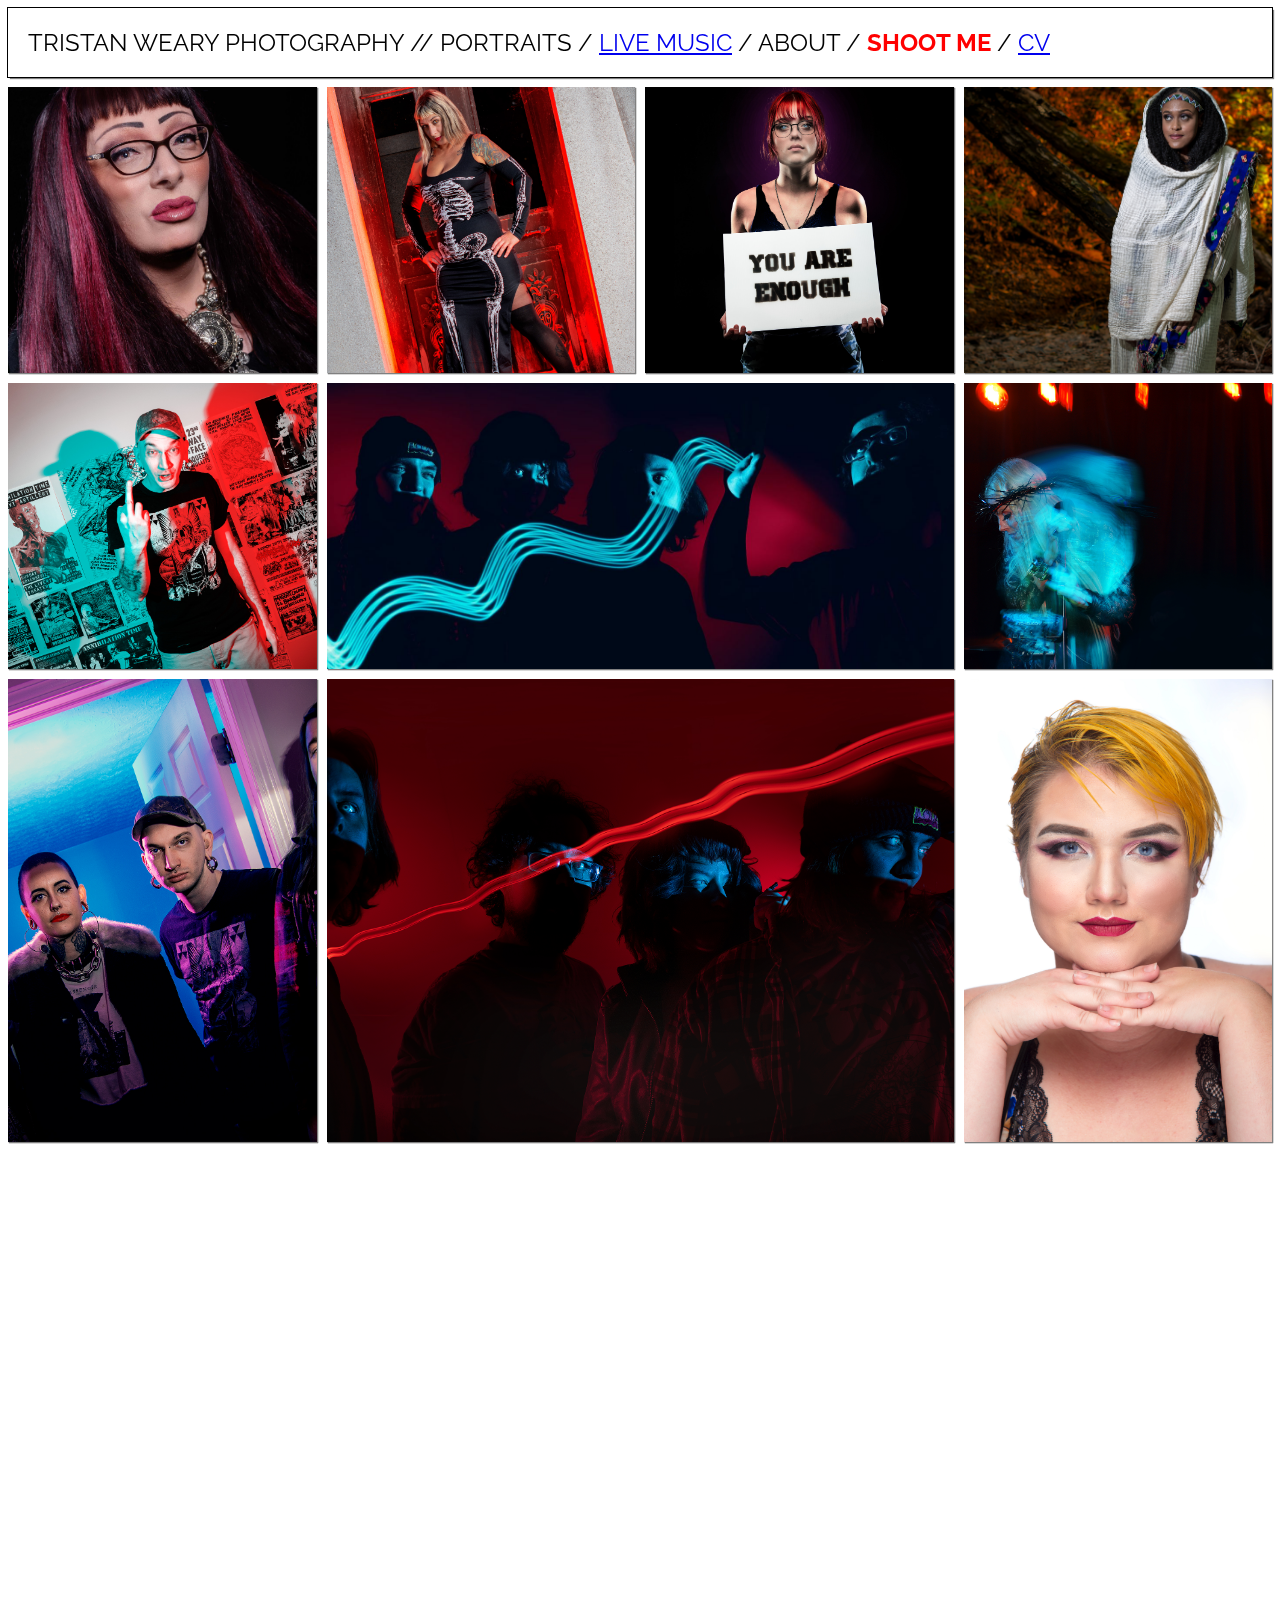
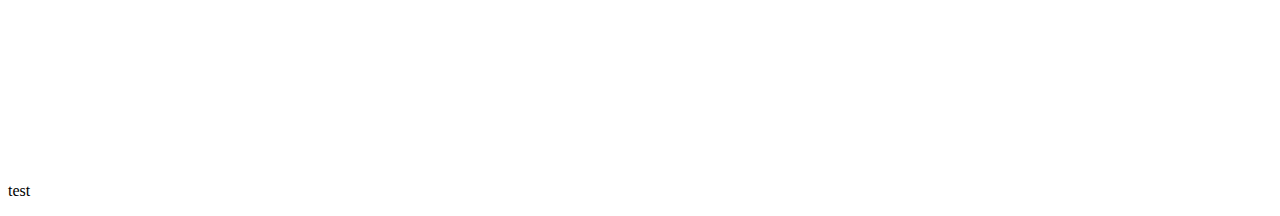
==== index.html @ 06980c36 "update" ====
<DOCTYPE! html>
<html>
  <head>
  <meta name="viewport" content="width=device-width, initial-scale=1">

  
    <title>Tristan Weary Photography</title>
    <meta charset="utf-8">
	</head>
	<link href="https://fonts.googleapis.com/icon?family=Material+Icons"
      rel="stylesheet">
	<link href="https://fonts.googleapis.com/css2?family=Raleway:wght@100;400&display=swap" rel="stylesheet"> 
    <style>
	.shoot {
color: red;
}
	

	.gallery__img {
    width: 100%;
    height: 100%;
    object-fit: cover;
	box-shadow: 1px 1px 1px grey;
	
}
	
	.container {
    display: grid;
    grid-template-columns: repeat(8, 1fr);
    grid-template-rows: repeat(8, 5vw);
    grid-gap: 10px;
	margin-bottom: 50vw;
	
}

.header {
	font-family: Raleway;
	font-size: 150%;
	background-color: #fff;
	margin-bottom: 10px;
	padding: 20px;
	outline-style: solid;
	outline-color: color;
	outline-width: thin;
	box-shadow: 2px 2px 1px grey;
	position: sticky;
  top: 0;
	}
	


.item1 {
    grid-column-start: 1;
    grid-column-end: 3;
    grid-row-start: 1;
    grid-row-end: 5;
	margin: 0;
}



.item4 {
    grid-column-start: 3;
    grid-column-end: 5;
    grid-row-start: 1;
    grid-row-end: 5;
	margin: 0;
	
	}
	
.item3 {
    grid-column-start: 5;
    grid-column-end: 7;
    grid-row-start: 1;
    grid-row-end: 5;
	margin: 0;
	
	}
	
.item5 {
    grid-column-start: 7;
    grid-column-end: 9;
    grid-row-start: 1;
    grid-row-end: 5;
	margin: 0; 
	}
	
	.item6 {
    grid-column-start: 1;
    grid-column-end: 3;
    grid-row-start: 5;
    grid-row-end: 9;
	margin: 0; 
	}
	
	.item7 {
    grid-column-start: 3;
    grid-column-end: 7;
    grid-row-start: 5;
    grid-row-end: 9;
	margin: 0; 
	}
	
	.item8 {
    grid-column-start: 7;
    grid-column-end: 9;
    grid-row-start: 5;
    grid-row-end: 9;
	margin: 0; 
	}
	
	.item9 {
    grid-column-start: 1;
    grid-column-end: 3;
    grid-row-start: 9;
    grid-row-end: 10;
	margin: 0; 
	}
	
	.item10 {
    grid-column-start: 3;
    grid-column-end: 7;
    grid-row-start: 9;
    grid-row-end: 10;
	margin: 0; 
	}
	
	.item11 {
    grid-column-start: 7;
    grid-column-end: 9;
    grid-row-start: 9;
    grid-row-end: 10;
	margin: 0; 
	}
	
	

.shoot {
font-weight: bold;
color: red;
}
 
 
 /* modal */
 
 /* Style the Image Used to Trigger the Modal */
#myImg {
  
  cursor: pointer;
  transition: 0.3s;
}

#myImg:hover {opacity: 0.7;}

/* Modal Lightbox */
.modal {
  display: none; /* Hidden by default */
  position: fixed; /* Stay in place */
  z-index: 1; /* Sit on top */
  padding-top: 100px; /* Location of the box */
  left: 0;
  top: 0;
  width: 100%; /* Full width */
  height: 100%; /* Full height */
  overflow: auto; /* Enable scroll if needed */
  background-color: rgb(0,0,0); /* Fallback color */
  background-color: rgba(0,0,0,0.9); /* Black w/ opacity */
}

/* Modal Content (Image) */
.modal-content {
  margin: auto;
  display: block;
  width: 80%;
  max-width: 700px;
}

/* Caption of Modal Image (Image Text) - Same Width as the Image */
#caption {
  margin: auto;
  display: block;
  width: 80%;
  max-width: 700px;
  text-align: center;
  color: #ccc;
  padding: 10px 0;
  height: 150px;
}

/* Modal Zoom Effect */
.modal-content, #caption {
  animation-name: zoom;
  animation-duration: 0.6s;
}

@keyframes zoom {
  from {transform:scale(0)}
  to {transform:scale(1)}
}

/* The Close Button */
.close {
  position: absolute;
  top: 15px;
  right: 35px;
  color: #f1f1f1;
  font-size: 40px;
  font-weight: bold;
  transition: 0.3s;
}

.close:hover,
.close:focus {
  color: #bbb;
  text-decoration: none;
  cursor: pointer;
}

.p {
font-family: Raleway;
}



/* Add some top padding to the page content to prevent sudden quick movement (as the header gets a new position at the top of the page (position:fixed and top:0) */
.sticky + .content {
  padding-top: 102px;
}

/* 100% Image Width on Smaller Screens */
@media only screen and (max-width: 700px){
  .modal-content {
    width: 100%;
  }
}


	</style>
	
	<body>
	
	 <div class="header" >
	TRISTAN WEARY PHOTOGRAPHY // PORTRAITS / <a href="#livemusic">LIVE MUSIC</a> / ABOUT / <strong><span class="shoot">SHOOT ME</span></strong>&nbsp/&nbsp<a href="tristanwearycv.html">CV</a>
	</div>
	<div class="container">
  <figure class="gallery__img item1">
     <img  id="1" src="img/lisa_highkey.jpg" class="gallery__img" onClick="myFunc(this.id)"; alt="Lisa"> 
  </figure>
  
  <figure class="gallery__img item3">
     <img  id="2" src="img/LLB_4164dess.jpg" class="gallery__img" onClick="myFunc(this.id)"; alt="Dess"> 
  </figure>
  
  <figure class="gallery__img item4">
     <img  id="4"	 src="img/jamie_8688.jpg" class="gallery__img" onClick="myFunc(this.id)"; alt="Jamie"> 
  </figure>
  
  <figure class="gallery__img item5">
     <img id= "5" src="img/auxum.png" class="gallery__img" onClick="myFunc(this.id)"; alt="Auxum"> 
  </figure>
  
  <figure class="gallery__img item6">
     <img id="6" src="img/DSC_0604.jpg" class="gallery__img" onClick="myFunc(this.id)"; alt="Steve (Body Farm)"> 
  </figure>
  
  <figure class="gallery__img item7">
     <img id="7" src="img/crimelight.jpg" class="gallery__img" onClick="myFunc(this.id)"; alt="Crime Light"> 
  </figure>
  
  <figure class="gallery__img item8">
     <img id="8" src="img/DSC_9359.jpg" class="gallery__img" onClick="myFunc(this.id)"; alt="Frayle"> 
  </figure>
  
  <figure class="gallery__img item9">
     <img id="9" src="img/DSC_0744.jpg" class="gallery__img" onClick="myFunc(this.id)"; alt="Body Farm"> 
  </figure>
  
  <figure class="gallery__img item10">
     <img id="10" src="img/_DSC4982_COLLAGE3.png" class="gallery__img" onClick="myFunc(this.id)"; alt="Crime Light"> 
  </figure>
  
  <figure class="gallery__img item11">
     <img id="11" src="img/_LLB4958.jpg" class="gallery__img" onClick="myFunc(this.id)"; alt="Lilith"> 
  </figure> 
  
  </div>
  
  <div id="livemusic">
  <p>test<p>
  
 <!-- The Modal -->
<div id="myModal" class="modal">

  <!-- The Close Button -->
  <span class="close">&times;</span>

  <!-- Modal Content (The Image) -->
  <img class="modal-content" id="img01">

  <!-- Modal Caption (Image Text) -->
  <div id="caption"></div>
</div>
  <script>
  // Get the modal
var modal = document.getElementById("myModal");

// Get the image and insert it inside the modal - use its "alt" text as a caption
var img = document.getElementById("1");
var modalImg = document.getElementById("img01");
var captionText = document.getElementById("caption");
function myFunc(id){
	
  modal.style.display = "block";
  modalImg.src = document.getElementById(id).src 
  captionText.innerHTML = document.getElementById(id).alt;
}

// Get the <span> element that closes the modal
var span = document.getElementsByClassName("close")[0];

// When the user clicks on <span> (x), close the modal
span.onclick = function() {
  modal.style.display = "none";
} 

// When the user scrolls the page, execute myFunction
window.onscroll = function() {myFunction()};

// Get the header
var header = document.getElementById("myHeader");

// Get the offset position of the navbar
var sticky = header.offsetTop;

// Add the sticky class to the header when you reach its scroll position. Remove "sticky" when you leave the scroll position
 function myFunction() {
  if (window.pageYOffset > sticky) {
    header.classList.add("sticky");
  } else {
    header.classList.remove("sticky");
  }
} 
</script>


  
  
 



	
	
	
	
	
	
	
	
	
	
	
	
	
	
	</body>
</html>
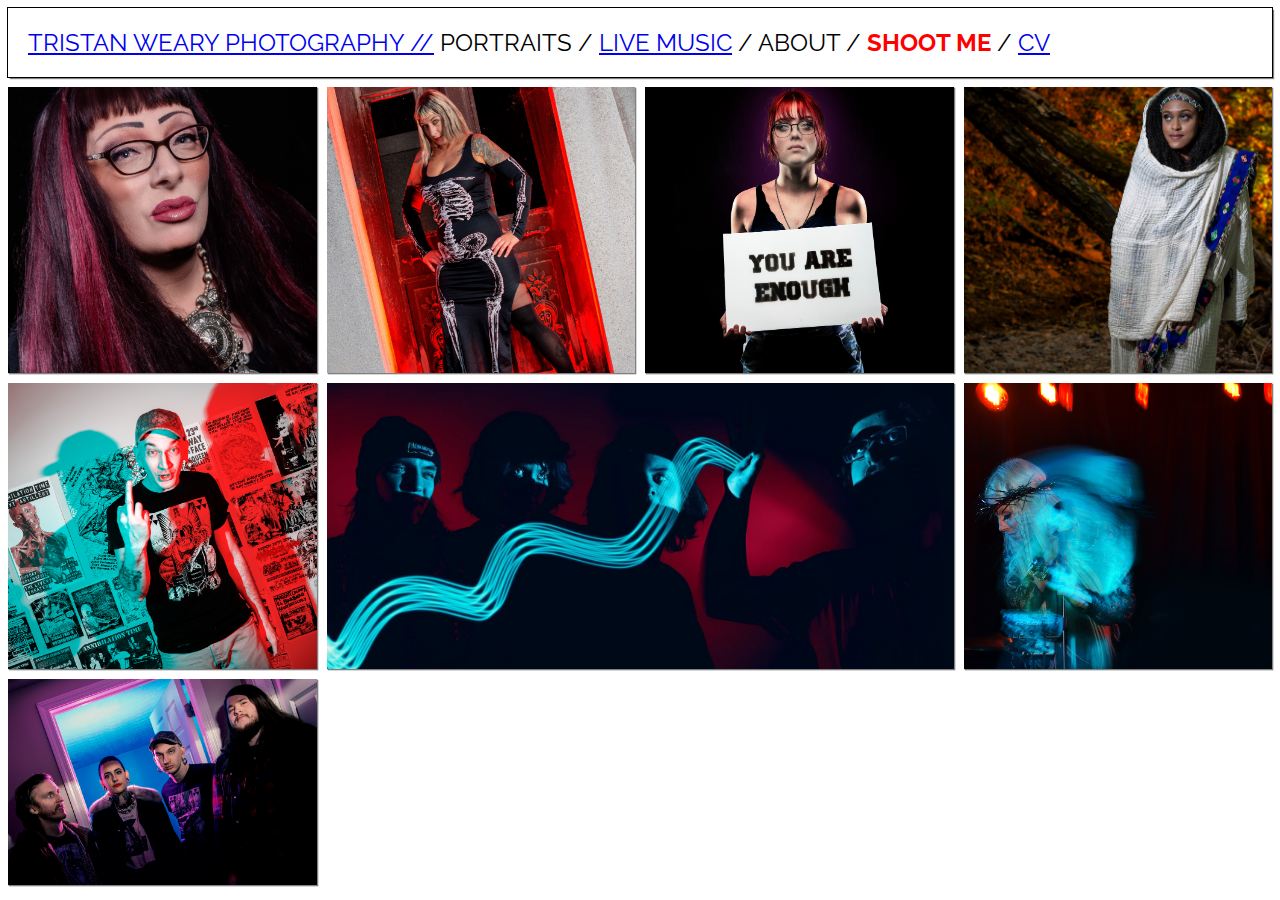
==== commit efae3dbe: "update" ====
--- a/index.html
+++ b/index.html
@@ -29,7 +29,7 @@
     grid-template-columns: repeat(8, 1fr);
     grid-template-rows: repeat(8, 5vw);
     grid-gap: 10px;
-	margin-bottom: 50vw;
+	margin-bottom: 1vw;
 	
 }
 
@@ -132,7 +132,8 @@
     grid-row-end: 10;
 	margin: 0; 
 	}
-	
+
+
 	
 
 .shoot {
@@ -222,6 +223,8 @@
 
 
 
+
+
 /* Add some top padding to the page content to prevent sudden quick movement (as the header gets a new position at the top of the page (position:fixed and top:0) */
 .sticky + .content {
   padding-top: 102px;
@@ -239,10 +242,12 @@
 	
 	<body>
 	
-	 <div class="header" >
-	TRISTAN WEARY PHOTOGRAPHY // PORTRAITS / <a href="#livemusic">LIVE MUSIC</a> / ABOUT / <strong><span class="shoot">SHOOT ME</span></strong>&nbsp/&nbsp<a href="tristanwearycv.html">CV</a>
+	 <div class="header">
+	<a href="#start">TRISTAN WEARY PHOTOGRAPHY //</a> PORTRAITS / <a href="#livemusic">LIVE MUSIC</a> / ABOUT / <strong><span class="shoot">SHOOT ME</span></strong>&nbsp/&nbsp<a href="tristanwearycv.html">CV</a>
 	</div>
+	<section id="start">
 	<div class="container">
+	
   <figure class="gallery__img item1">
      <img  id="1" src="img/lisa_highkey.jpg" class="gallery__img" onClick="myFunc(this.id)"; alt="Lisa"> 
   </figure>
@@ -275,18 +280,59 @@
      <img id="9" src="img/DSC_0744.jpg" class="gallery__img" onClick="myFunc(this.id)"; alt="Body Farm"> 
   </figure>
   
+  
+  
+  </div>
+  <!-- </section>
+  
+  <section id="livemusic">
+  <div class="container">
+	
+  <figure class="gallery__img item1">
+     <img  id="1" src="" class="gallery__img" onClick="myFunc(this.id)"; alt="Lisa"> 
+  </figure>
+  
+  <figure class="gallery__img item3">
+     <img  id="2" src="" class="gallery__img" onClick="myFunc(this.id)"; alt="Dess"> 
+  </figure>
+  
+  <figure class="gallery__img item4">
+     <img  id="4"	 src="" class="gallery__img" onClick="myFunc(this.id)"; alt="Jamie"> 
+  </figure>
+  
+  <figure class="gallery__img item5">
+     <img id= "5" src="" class="gallery__img" onClick="myFunc(this.id)"; alt="Auxum"> 
+  </figure>
+  
+  <figure class="gallery__img item6">
+     <img id="6" src="" class="gallery__img" onClick="myFunc(this.id)"; alt="Steve (Body Farm)"> 
+  </figure>
+  
+  <figure class="gallery__img item7">
+     <img id="7" src="" class="gallery__img" onClick="myFunc(this.id)"; alt="Crime Light"> 
+  </figure>
+  
+  <figure class="gallery__img item8">
+     <img id="8" src="" class="gallery__img" onClick="myFunc(this.id)"; alt="Frayle"> 
+  </figure>
+  
+  <figure class="gallery__img item9">
+     <img id="9" src="" class="gallery__img" onClick="myFunc(this.id)"; alt="Body Farm"> 
+  </figure>
+  
   <figure class="gallery__img item10">
-     <img id="10" src="img/_DSC4982_COLLAGE3.png" class="gallery__img" onClick="myFunc(this.id)"; alt="Crime Light"> 
+     <img id="10" src="" class="gallery__img" onClick="myFunc(this.id)"; alt="Crime Light"> 
   </figure>
   
   <figure class="gallery__img item11">
-     <img id="11" src="img/_LLB4958.jpg" class="gallery__img" onClick="myFunc(this.id)"; alt="Lilith"> 
+     <img id="11" src="" class="gallery__img" onClick="myFunc(this.id)"; alt="Lilith"> 
   </figure> 
   
   </div>
   
-  <div id="livemusic">
-  <p>test<p>
+  
+  </section> -->
+  
   
  <!-- The Modal -->
 <div id="myModal" class="modal">
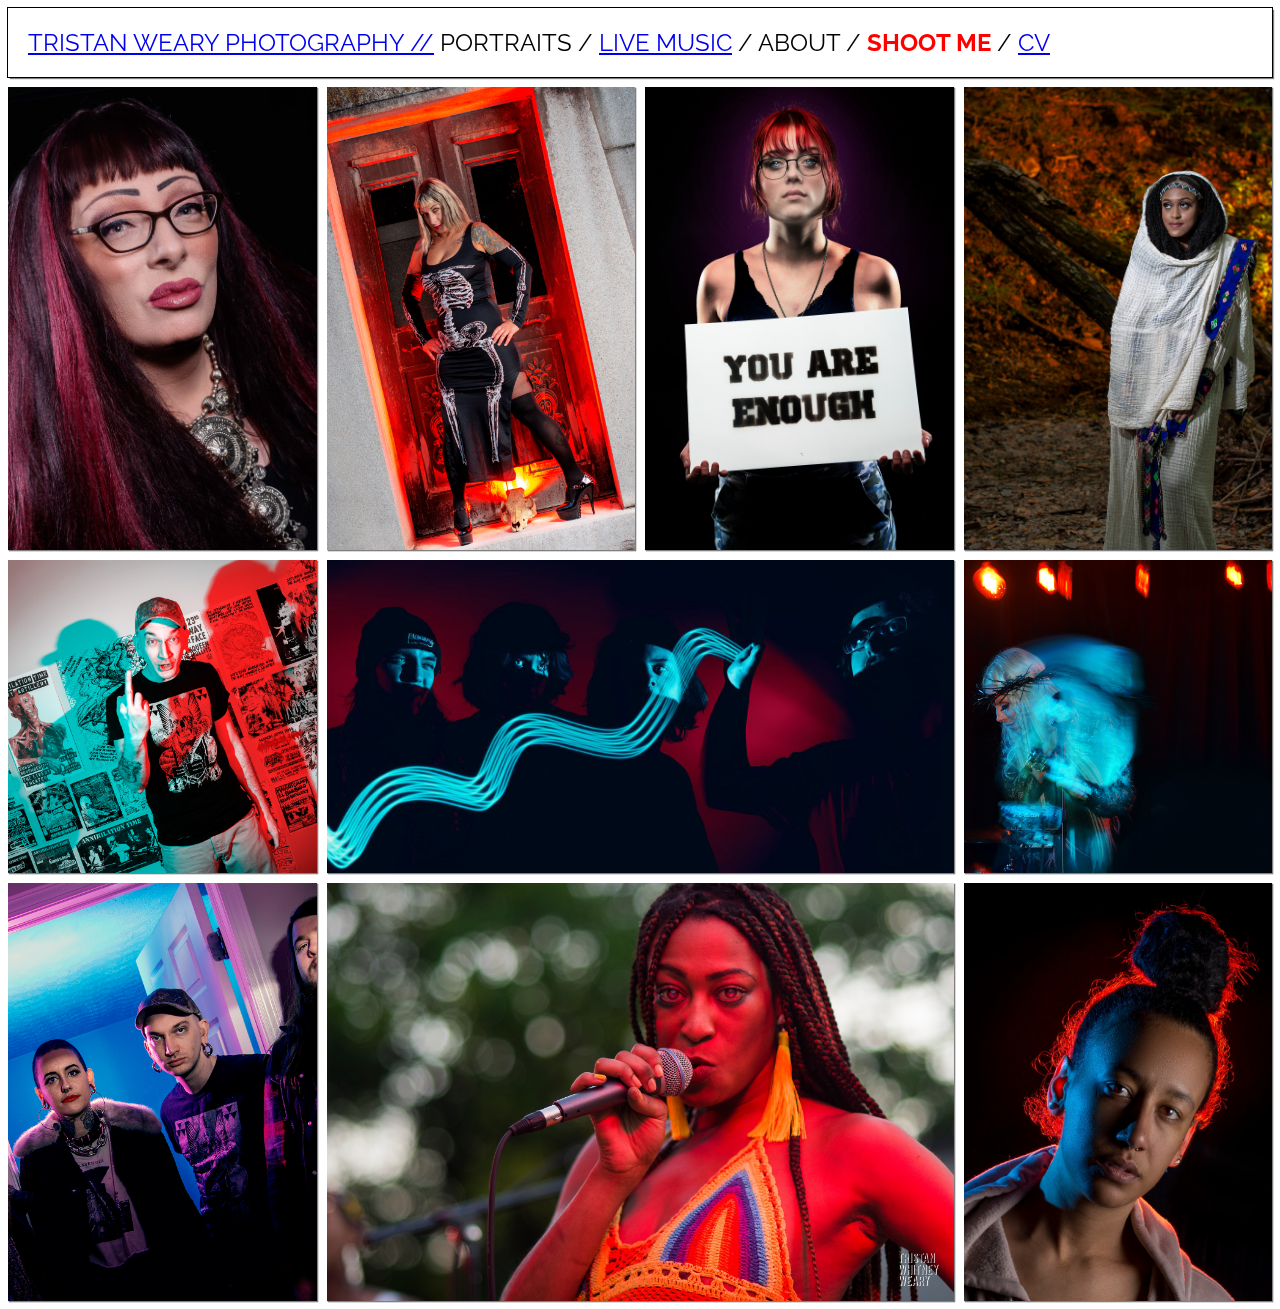
==== commit 0e751c68: "updates" ====
--- a/index.html
+++ b/index.html
@@ -27,9 +27,9 @@
 	.container {
     display: grid;
     grid-template-columns: repeat(8, 1fr);
-    grid-template-rows: repeat(8, 5vw);
+    
     grid-gap: 10px;
-	margin-bottom: 1vw;
+	
 	
 }
 
@@ -280,6 +280,13 @@
      <img id="9" src="img/DSC_0744.jpg" class="gallery__img" onClick="myFunc(this.id)"; alt="Body Farm"> 
   </figure>
   
+  <figure class="gallery__img item10">
+     <img id="10" src="img/sbbfestival_1.jpg" class="gallery__img" onClick="myFunc(this.id)"; alt="Body Farm"> 
+  </figure>
+  
+  <figure class="gallery__img item11">
+     <img id="11" src="img/eliza1.jpg" class="gallery__img" onClick="myFunc(this.id)"; alt="Body Farm"> 
+  </figure>
   
   
   </div>
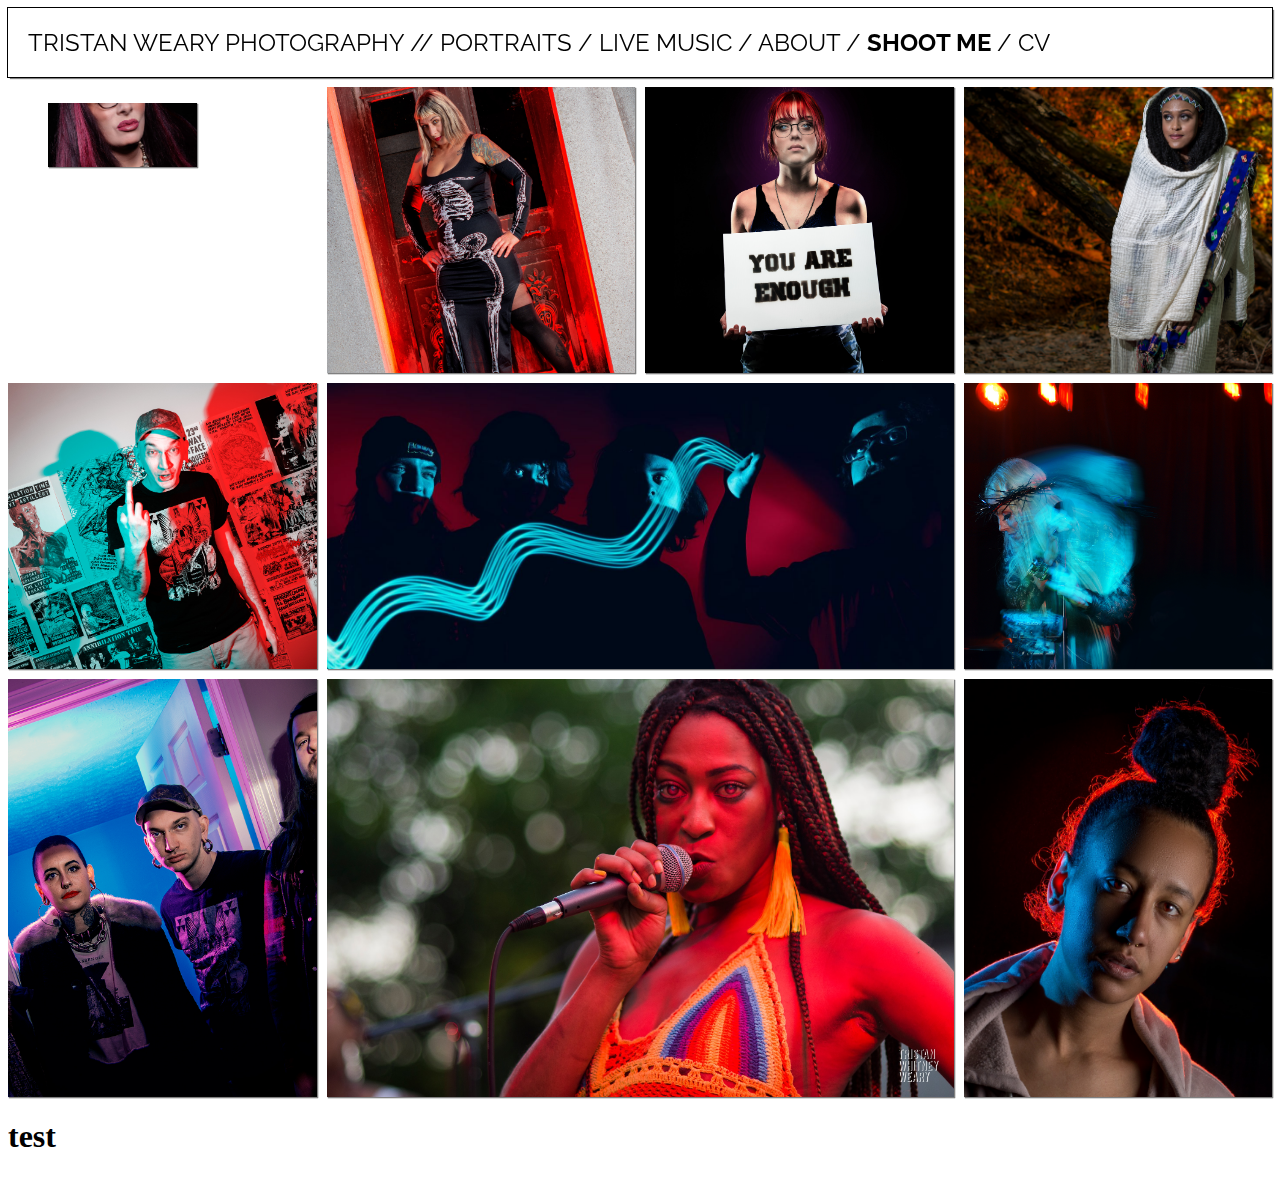
==== commit 74d4cc01: "update" ====
--- a/index.html
+++ b/index.html
@@ -11,6 +11,28 @@
       rel="stylesheet">
 	<link href="https://fonts.googleapis.com/css2?family=Raleway:wght@100;400&display=swap" rel="stylesheet"> 
     <style>
+	
+	 /* unvisited link */
+a:link {
+  color: black;
+}
+
+/* visited link */
+a:visited {
+  color: black;
+}
+
+/* mouse over link */
+a:hover {
+  color: red;
+}
+
+a:link {
+  text-decoration: none;
+}
+
+
+a:
 	.shoot {
 color: red;
 }
@@ -27,7 +49,7 @@
 	.container {
     display: grid;
     grid-template-columns: repeat(8, 1fr);
-    
+    grid-template-rows: repeat(8, 5vw);
     grid-gap: 10px;
 	
 	
@@ -47,7 +69,7 @@
   top: 0;
 	}
 	
-
+<!-- start gallery -->
 
 .item1 {
     grid-column-start: 1;
@@ -133,7 +155,93 @@
 	margin: 0; 
 	}
 
-
+<!-- start gallery end -->
+<!-- gallery start -->
+.item12{
+    grid-column-start: 1;
+    grid-column-end: 3;
+    grid-row-start: 1;
+    grid-row-end: 5;
+	margin: 0;
+}
+
+
+
+.item13 {
+    grid-column-start: 3;
+    grid-column-end: 5;
+    grid-row-start: 1;
+    grid-row-end: 5;
+	margin: 0;
+	
+	}
+	
+.item14 {
+    grid-column-start: 5;
+    grid-column-end: 7;
+    grid-row-start: 1;
+    grid-row-end: 5;
+	margin: 0;
+	
+	}
+	
+.item15 {
+    grid-column-start: 7;
+    grid-column-end: 9;
+    grid-row-start: 1;
+    grid-row-end: 5;
+	margin: 0; 
+	}
+	
+	.item16 {
+    grid-column-start: 1;
+    grid-column-end: 3;
+    grid-row-start: 5;
+    grid-row-end: 9;
+	margin: 0; 
+	}
+	
+	.item17 {
+    grid-column-start: 3;
+    grid-column-end: 7;
+    grid-row-start: 5;
+    grid-row-end: 9;
+	margin: 0; 
+	}
+	
+	.item18 {
+    grid-column-start: 7;
+    grid-column-end: 9;
+    grid-row-start: 5;
+    grid-row-end: 9;
+	margin: 0; 
+	}
+	
+	.item19 {
+    grid-column-start: 1;
+    grid-column-end: 3;
+    grid-row-start: 9;
+    grid-row-end: 10;
+	margin: 0; 
+	}
+	
+	.item10 {
+    grid-column-start: 3;
+    grid-column-end: 7;
+    grid-row-start: 9;
+    grid-row-end: 10;
+	margin: 0; 
+	}
+	
+	.item11 {
+    grid-column-start: 7;
+    grid-column-end: 9;
+    grid-row-start: 9;
+    grid-row-end: 10;
+	margin: 0; 
+	}
+
+<!-- gallery end -->
 	
 
 .shoot {
@@ -281,14 +389,17 @@
   </figure>
   
   <figure class="gallery__img item10">
-     <img id="10" src="img/sbbfestival_1.jpg" class="gallery__img" onClick="myFunc(this.id)"; alt="Body Farm"> 
+     <img id="10" src="img/sbbfestival_1.jpg" class="gallery__img" onClick="myFunc(this.id)"; alt="She Burns Bright Festival"> 
   </figure>
   
   <figure class="gallery__img item11">
-     <img id="11" src="img/eliza1.jpg" class="gallery__img" onClick="myFunc(this.id)"; alt="Body Farm"> 
-  </figure>
-  
-  
+     <img id="11" src="img/eliza1.jpg" class="gallery__img" onClick="myFunc(this.id)"; alt="Eliza"> 
+  </figure>
+  
+  
+  </div>
+  <div id="livemusic">
+  <h1>test</h1>
   </div>
   <!-- </section>
   
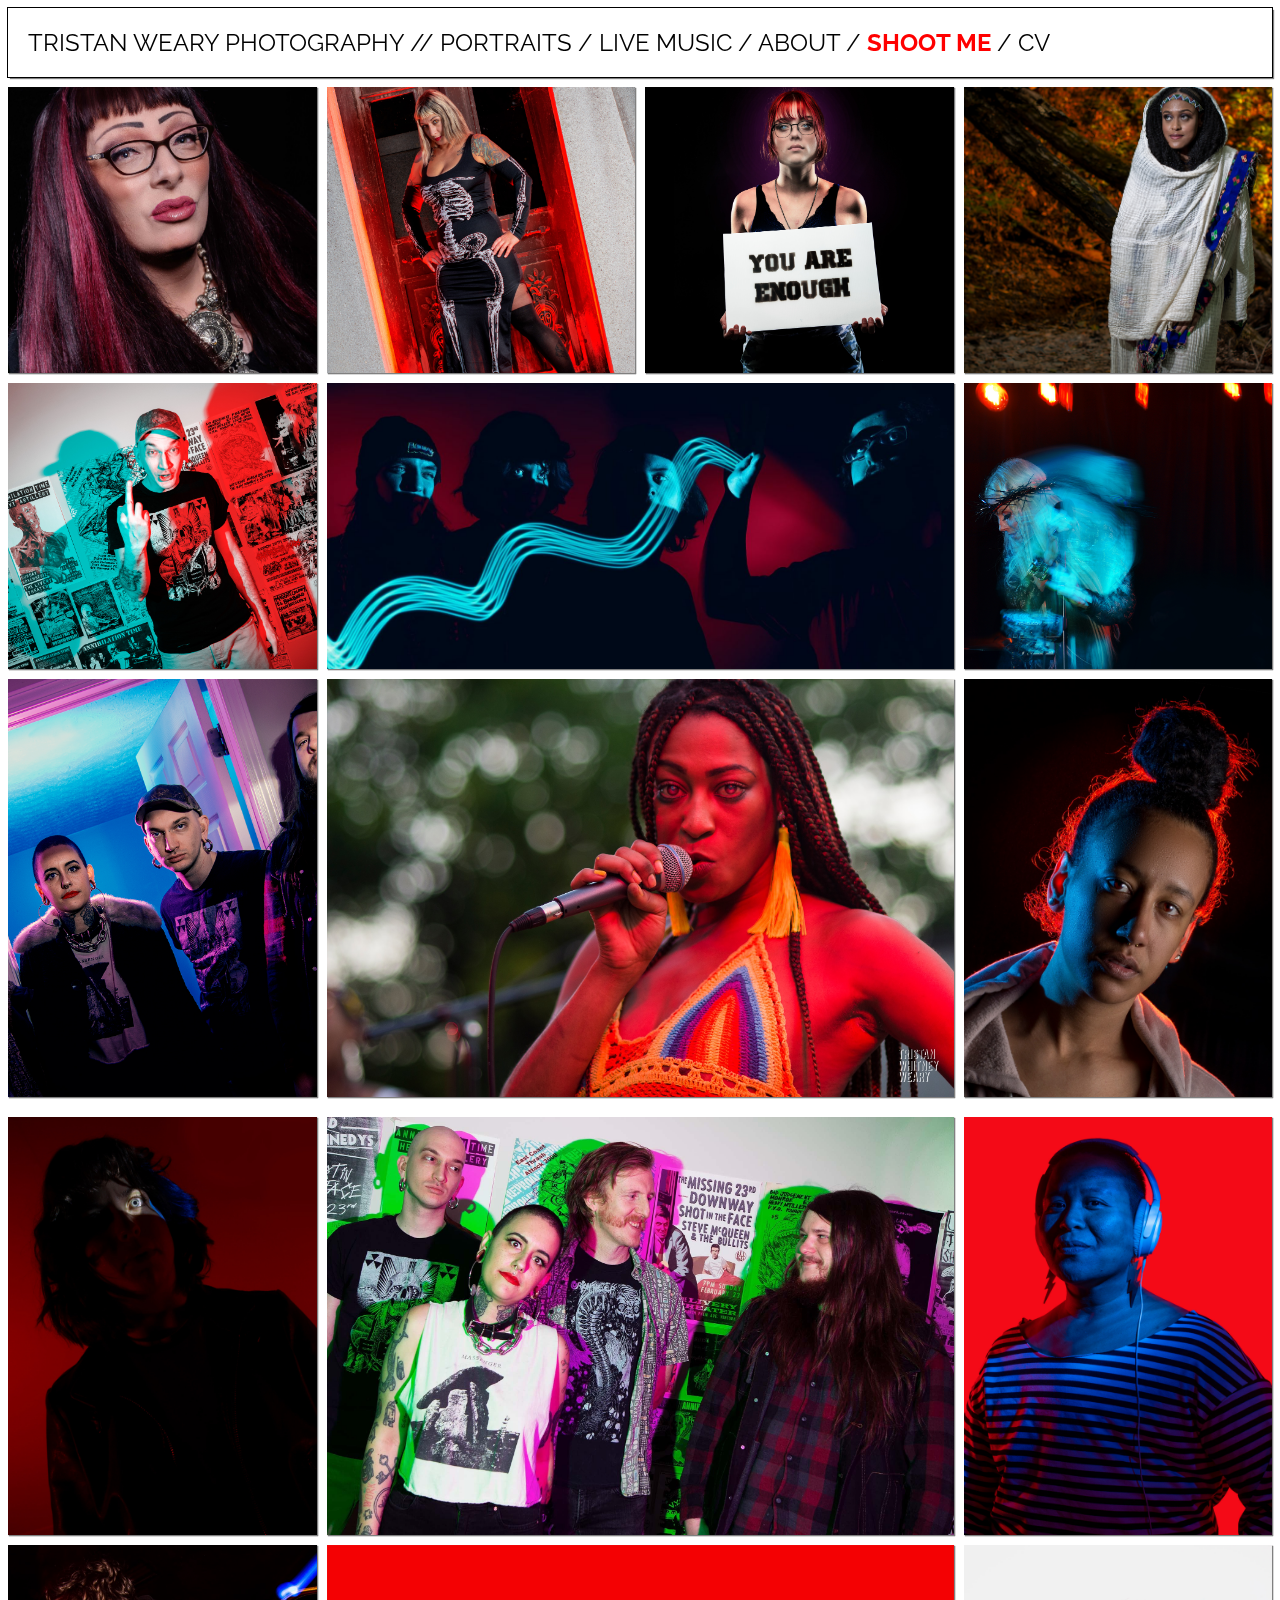
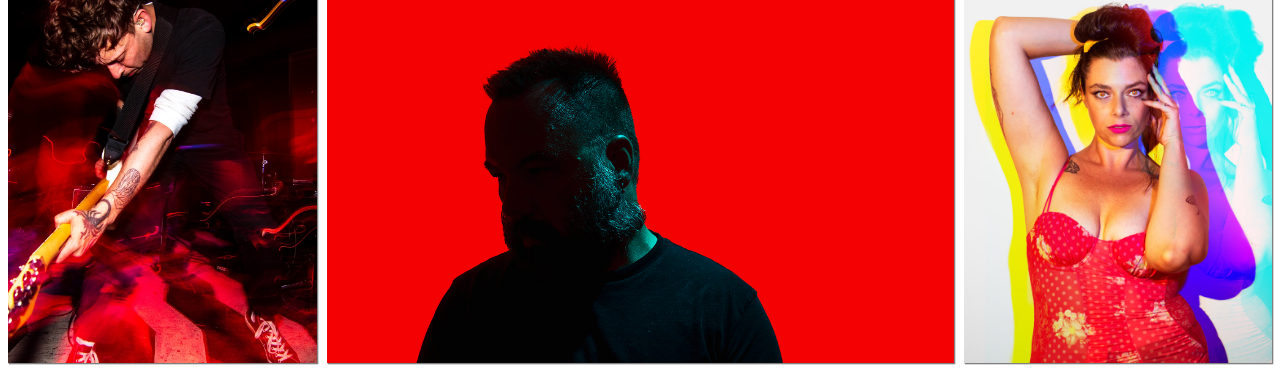
==== commit cba1c59b: "updates" ====
--- a/index.html
+++ b/index.html
@@ -48,7 +48,7 @@
 	
 	.container {
     display: grid;
-    grid-template-columns: repeat(8, 1fr);
+    grid-template-columns: 1fr 1fr 1fr 1fr 1fr 1fr 1fr 1fr;
     grid-template-rows: repeat(8, 5vw);
     grid-gap: 10px;
 	
@@ -69,7 +69,7 @@
   top: 0;
 	}
 	
-<!-- start gallery -->
+
 
 .item1 {
     grid-column-start: 1;
@@ -77,6 +77,7 @@
     grid-row-start: 1;
     grid-row-end: 5;
 	margin: 0;
+	
 }
 
 
@@ -155,13 +156,12 @@
 	margin: 0; 
 	}
 
-<!-- start gallery end -->
-<!-- gallery start -->
+
 .item12{
     grid-column-start: 1;
     grid-column-end: 3;
-    grid-row-start: 1;
-    grid-row-end: 5;
+    grid-row-start: 6;
+    grid-row-end: 8;
 	margin: 0;
 }
 
@@ -202,21 +202,21 @@
 	}
 	
 	.item17 {
-    grid-column-start: 3;
-    grid-column-end: 7;
+    grid-column-start: 7;
+    grid-column-end: 9;
+    grid-row-start: 13;
+    grid-row-end: 15;
+	margin: 0; 
+	}
+	
+	.item18 {
+    grid-column-start: 7;
+    grid-column-end: 9;
     grid-row-start: 5;
     grid-row-end: 9;
 	margin: 0; 
 	}
 	
-	.item18 {
-    grid-column-start: 7;
-    grid-column-end: 9;
-    grid-row-start: 5;
-    grid-row-end: 9;
-	margin: 0; 
-	}
-	
 	.item19 {
     grid-column-start: 1;
     grid-column-end: 3;
@@ -240,8 +240,48 @@
     grid-row-end: 10;
 	margin: 0; 
 	}
-
-<!-- gallery end -->
+	
+	.item12 {
+    grid-column-start: 7;
+    grid-column-end: 9;
+    grid-row-start: 11;
+    grid-row-end: 13;
+	margin: 0; 
+	}
+	
+	.item13 {
+    grid-column-start: 1;
+    grid-column-end: 3;
+    grid-row-start: 11;
+    grid-row-end: 13;
+	margin: 0; 
+	}
+	
+	.item14 {
+    grid-column-start: 3;
+    grid-column-end: 7;
+    grid-row-start: 11;
+    grid-row-end: 13;
+	margin: 0; 
+	}
+	
+	.item15 {
+    grid-column-start: 1;
+    grid-column-end: 3;
+    grid-row-start: 13;
+    grid-row-end: 15;
+	margin: 0; 
+	}
+	
+	.item16 {
+    grid-column-start: 3;
+    grid-column-end: 7;
+    grid-row-start: 13;
+    grid-row-end: 15;
+	margin: 0; 
+	}
+
+
 	
 
 .shoot {
@@ -353,11 +393,11 @@
 	 <div class="header">
 	<a href="#start">TRISTAN WEARY PHOTOGRAPHY //</a> PORTRAITS / <a href="#livemusic">LIVE MUSIC</a> / ABOUT / <strong><span class="shoot">SHOOT ME</span></strong>&nbsp/&nbsp<a href="tristanwearycv.html">CV</a>
 	</div>
-	<section id="start">
+	
 	<div class="container">
 	
   <figure class="gallery__img item1">
-     <img  id="1" src="img/lisa_highkey.jpg" class="gallery__img" onClick="myFunc(this.id)"; alt="Lisa"> 
+     <img  id="1" src="img/lisa_highkey.jpg" class="gallery__img" onClick="myFunc(this.id)"; alt="Dess"> 
   </figure>
   
   <figure class="gallery__img item3">
@@ -397,59 +437,34 @@
   </figure>
   
   
+
+
+  
+  <figure class="gallery__img item12">
+     <img id="12" src="img/cherish1.jpg" class="gallery__img" onClick="myFunc(this.id)"; alt="DJ Cherish the Lux"> 
+  </figure>
+  
+  <figure class="gallery__img item13">
+     <img id="13" src="img/adrienna_eye.jpg" class="gallery__img" onClick="myFunc(this.id)"; alt="Adrienne from Crime Light"> 
+  </figure>
+  
+  <figure class="gallery__img item14">
+     <img id="14" src="img/bodyfarm_twotone.jpg" class="gallery__img" onClick="myFunc(this.id)"; alt="Body Farm"> 
+  </figure>
+  
+  <figure class="gallery__img item15">
+     <img id="15" src="img/softmoon_luis_guitar.jpg" class="gallery__img" onClick="myFunc(this.id)"; alt=""> 
+  </figure>
+  
+  <figure class="gallery__img item16">
+     <img id="16" src="img/self1.jpg" class="gallery__img" onClick="myFunc(this.id)"; alt=""> 
+  </figure>
+  
+  <figure class="gallery__img item17">
+     <img id="17" src="img/misty_twotone1.jpg" class="gallery__img" onClick="myFunc(this.id)"; alt=""> 
+  </figure>
   </div>
-  <div id="livemusic">
-  <h1>test</h1>
-  </div>
-  <!-- </section>
-  
-  <section id="livemusic">
-  <div class="container">
-	
-  <figure class="gallery__img item1">
-     <img  id="1" src="" class="gallery__img" onClick="myFunc(this.id)"; alt="Lisa"> 
-  </figure>
-  
-  <figure class="gallery__img item3">
-     <img  id="2" src="" class="gallery__img" onClick="myFunc(this.id)"; alt="Dess"> 
-  </figure>
-  
-  <figure class="gallery__img item4">
-     <img  id="4"	 src="" class="gallery__img" onClick="myFunc(this.id)"; alt="Jamie"> 
-  </figure>
-  
-  <figure class="gallery__img item5">
-     <img id= "5" src="" class="gallery__img" onClick="myFunc(this.id)"; alt="Auxum"> 
-  </figure>
-  
-  <figure class="gallery__img item6">
-     <img id="6" src="" class="gallery__img" onClick="myFunc(this.id)"; alt="Steve (Body Farm)"> 
-  </figure>
-  
-  <figure class="gallery__img item7">
-     <img id="7" src="" class="gallery__img" onClick="myFunc(this.id)"; alt="Crime Light"> 
-  </figure>
-  
-  <figure class="gallery__img item8">
-     <img id="8" src="" class="gallery__img" onClick="myFunc(this.id)"; alt="Frayle"> 
-  </figure>
-  
-  <figure class="gallery__img item9">
-     <img id="9" src="" class="gallery__img" onClick="myFunc(this.id)"; alt="Body Farm"> 
-  </figure>
-  
-  <figure class="gallery__img item10">
-     <img id="10" src="" class="gallery__img" onClick="myFunc(this.id)"; alt="Crime Light"> 
-  </figure>
-  
-  <figure class="gallery__img item11">
-     <img id="11" src="" class="gallery__img" onClick="myFunc(this.id)"; alt="Lilith"> 
-  </figure> 
-  
-  </div>
-  
-  
-  </section> -->
+  
   
   
  <!-- The Modal -->
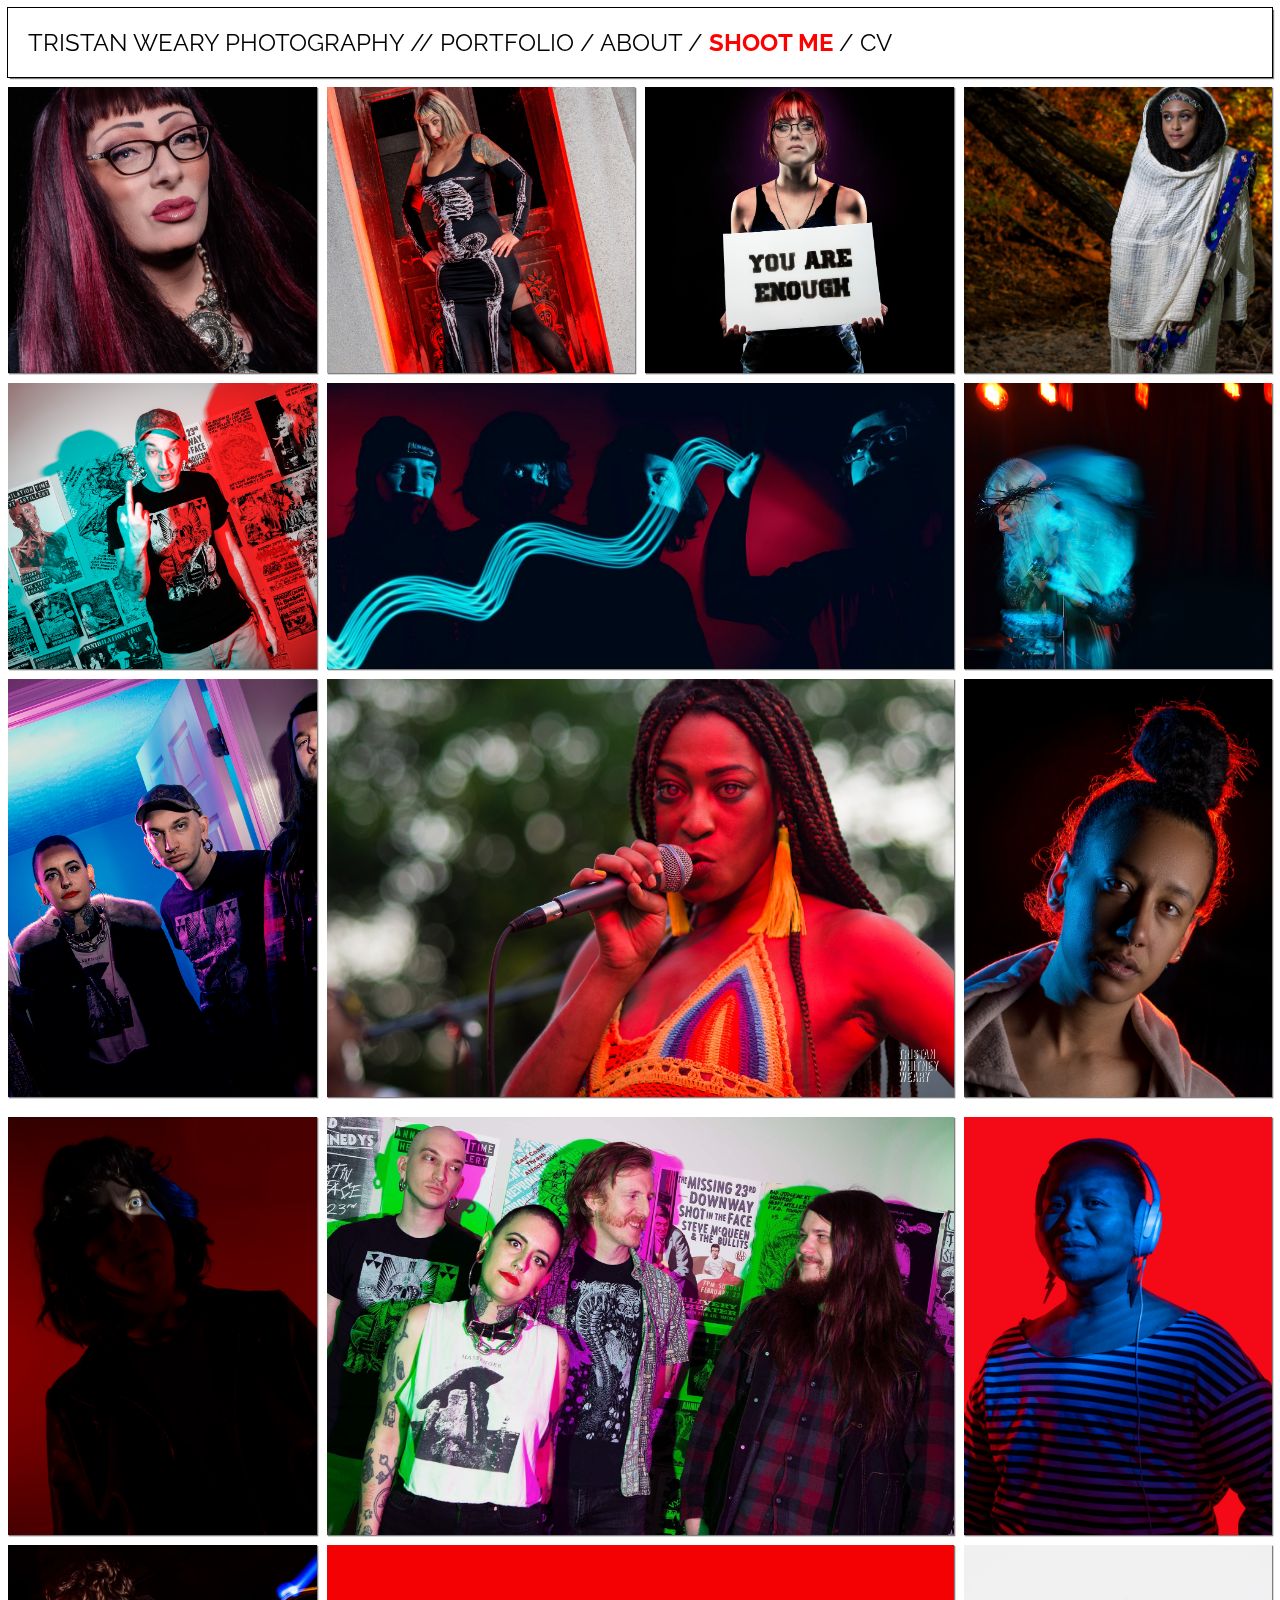
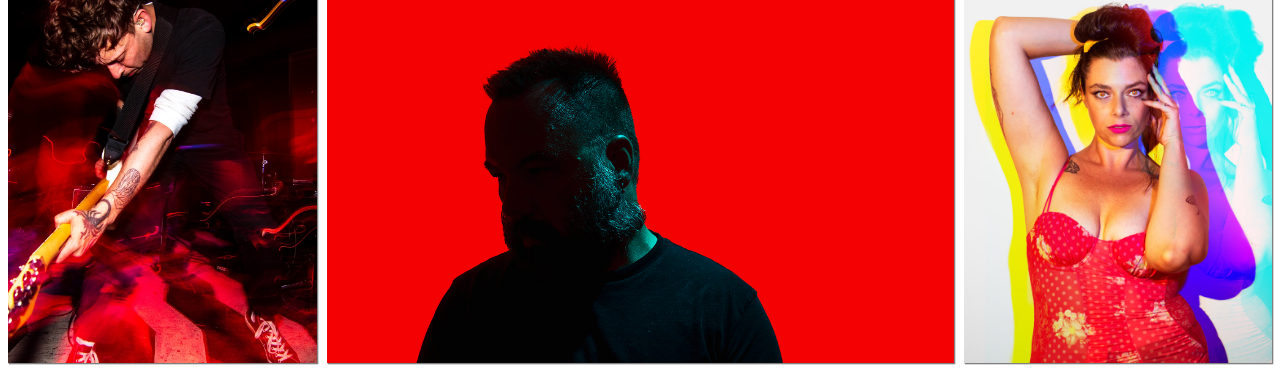
==== commit a0d74441: "updates" ====
--- a/index.html
+++ b/index.html
@@ -391,9 +391,9 @@
 	<body>
 	
 	 <div class="header">
-	<a href="#start">TRISTAN WEARY PHOTOGRAPHY //</a> PORTRAITS / <a href="#livemusic">LIVE MUSIC</a> / ABOUT / <strong><span class="shoot">SHOOT ME</span></strong>&nbsp/&nbsp<a href="tristanwearycv.html">CV</a>
+	<a href="#start">TRISTAN WEARY PHOTOGRAPHY // PORTFOLIO </a> / ABOUT / <strong><span class="shoot">SHOOT ME</span></strong>&nbsp/&nbsp<a href="tristanwearycv.html">CV</a>
 	</div>
-	
+	<div id="start"></div>
 	<div class="container">
 	
   <figure class="gallery__img item1">
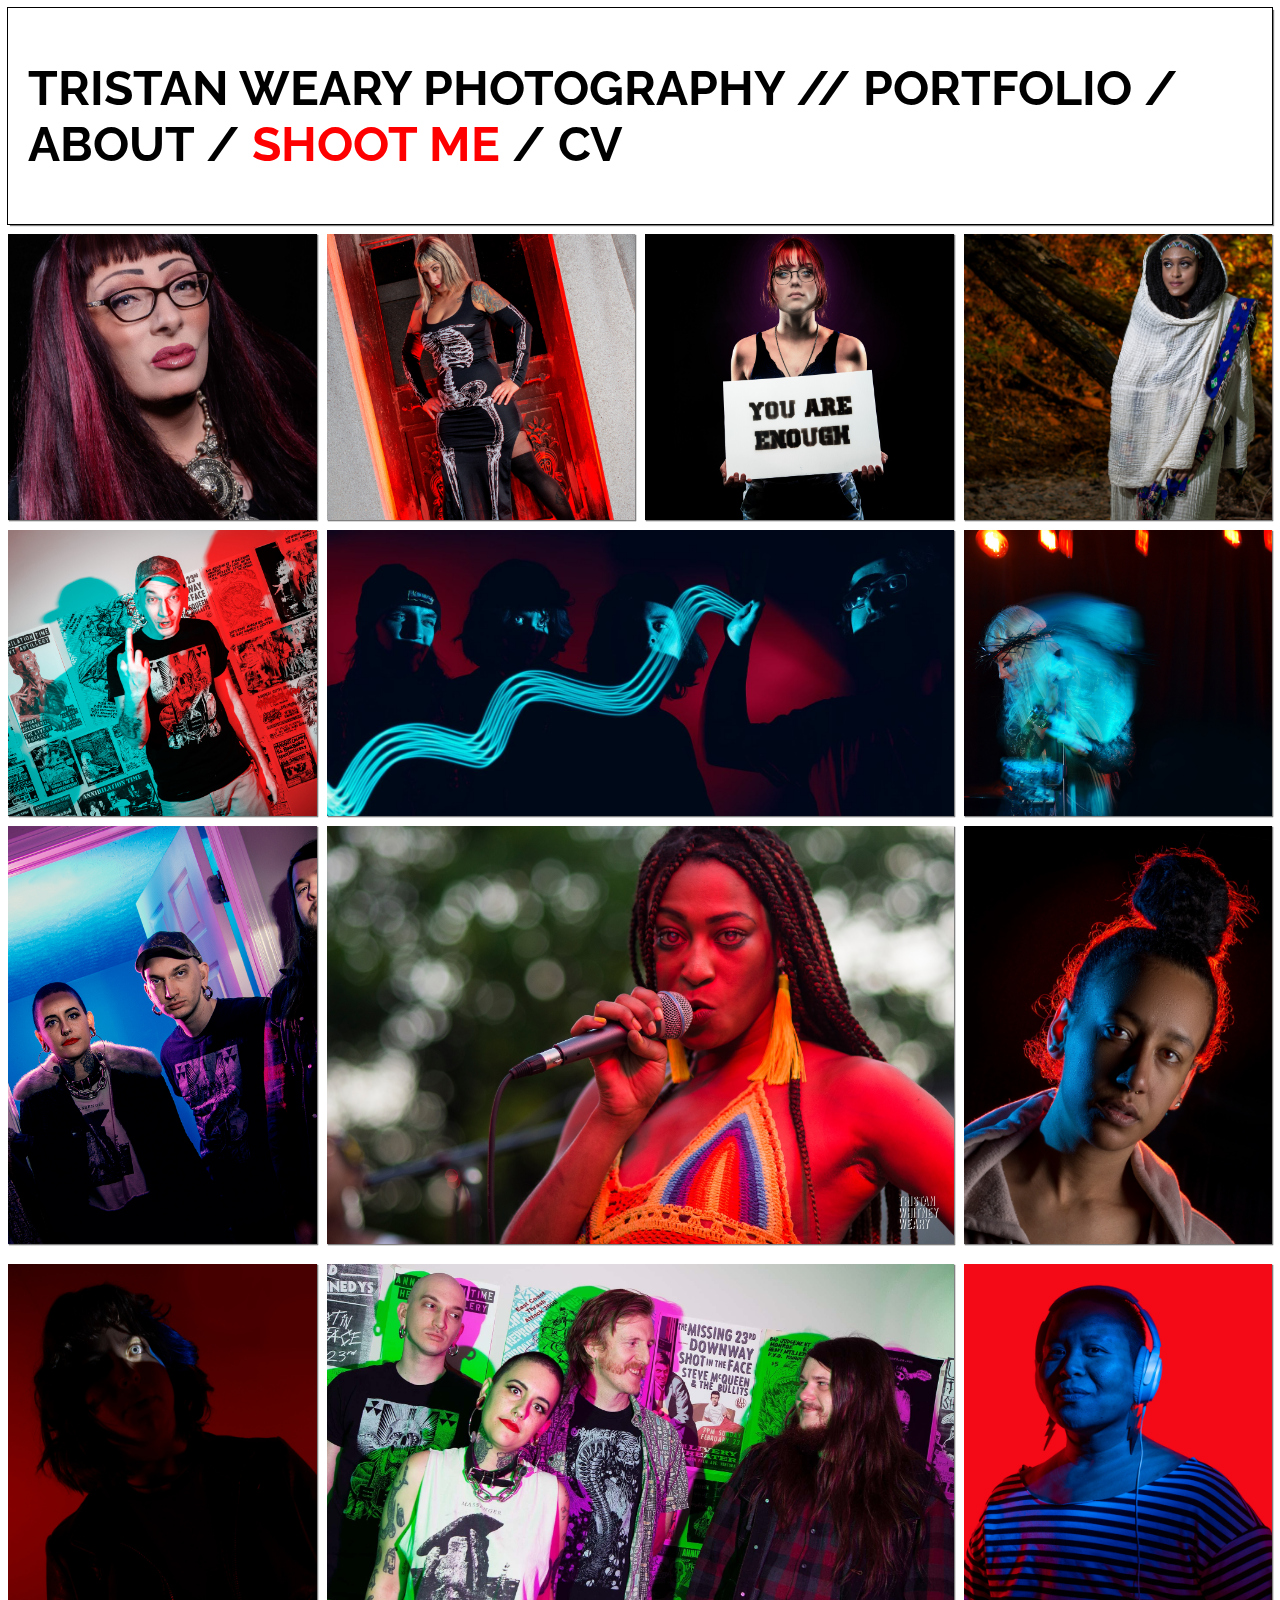
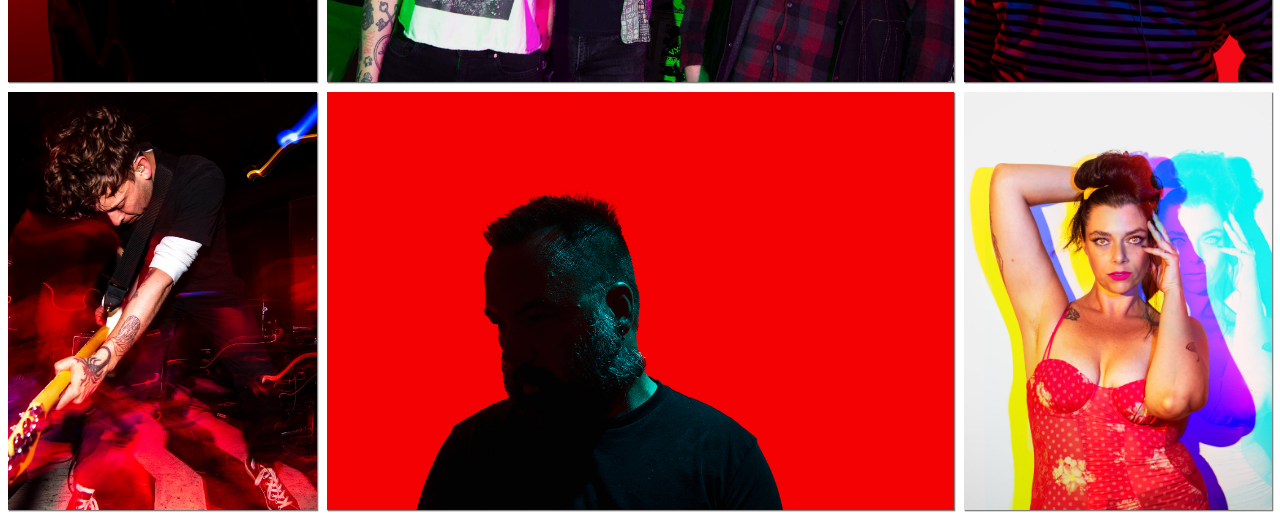
==== commit 7636c394: "updates" ====
--- a/index.html
+++ b/index.html
@@ -79,18 +79,6 @@
 	margin: 0;
 	
 }
-
-
-
-.item4 {
-    grid-column-start: 3;
-    grid-column-end: 5;
-    grid-row-start: 1;
-    grid-row-end: 5;
-	margin: 0;
-	
-	}
-	
 .item3 {
     grid-column-start: 5;
     grid-column-end: 7;
@@ -99,6 +87,18 @@
 	margin: 0;
 	
 	}
+
+
+.item4 {
+    grid-column-start: 3;
+    grid-column-end: 5;
+    grid-row-start: 1;
+    grid-row-end: 5;
+	margin: 0;
+	
+	}
+	
+
 	
 .item5 {
     grid-column-start: 7;
@@ -157,7 +157,7 @@
 	}
 
 
-.item12{
+.item12 {
     grid-column-start: 1;
     grid-column-end: 3;
     grid-row-start: 6;
@@ -391,8 +391,8 @@
 	<body>
 	
 	 <div class="header">
-	<a href="#start">TRISTAN WEARY PHOTOGRAPHY // PORTFOLIO </a> / ABOUT / <strong><span class="shoot">SHOOT ME</span></strong>&nbsp/&nbsp<a href="tristanwearycv.html">CV</a>
-	</div>
+	<a href="#start"><h1>TRISTAN WEARY PHOTOGRAPHY // PORTFOLIO </a> / ABOUT / <strong><span class="shoot">SHOOT ME</span></strong>&nbsp/&nbsp<a href="tristanwearycv.html">CV</a>
+	</h1></div>
 	<div id="start"></div>
 	<div class="container">
 	
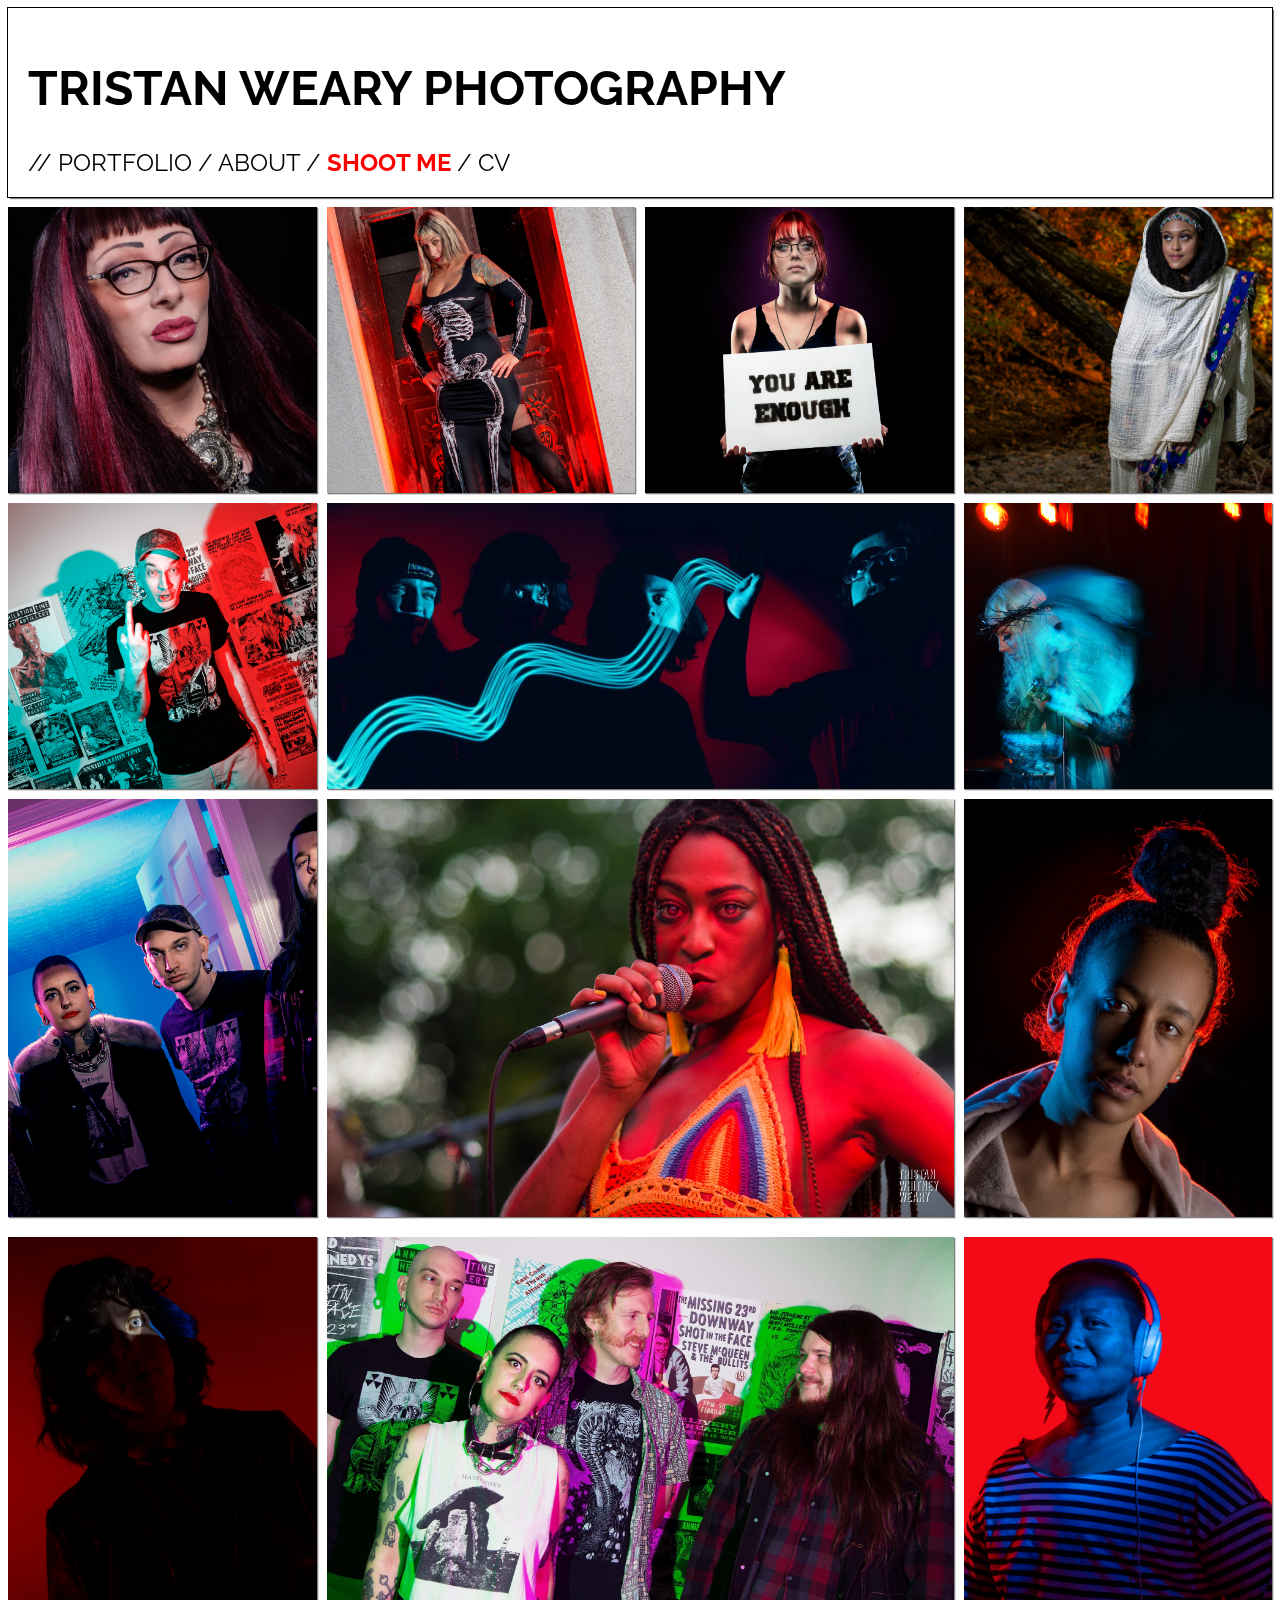
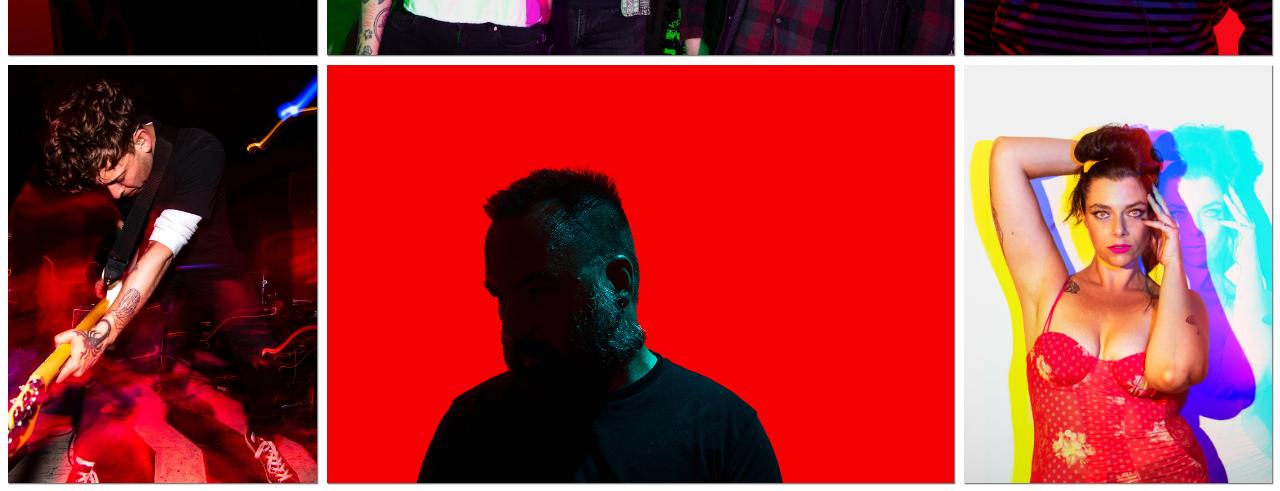
==== commit 0130051f: "update h1" ====
--- a/index.html
+++ b/index.html
@@ -391,8 +391,8 @@
 	<body>
 	
 	 <div class="header">
-	<a href="#start"><h1>TRISTAN WEARY PHOTOGRAPHY // PORTFOLIO </a> / ABOUT / <strong><span class="shoot">SHOOT ME</span></strong>&nbsp/&nbsp<a href="tristanwearycv.html">CV</a>
-	</h1></div>
+	<a href="#start"><h1>TRISTAN WEARY PHOTOGRAPHY</h1> // PORTFOLIO </a> / ABOUT / <strong><span class="shoot">SHOOT ME</span></strong>&nbsp/&nbsp<a href="tristanwearycv.html">CV</a>
+	</div>
 	<div id="start"></div>
 	<div class="container">
 	
